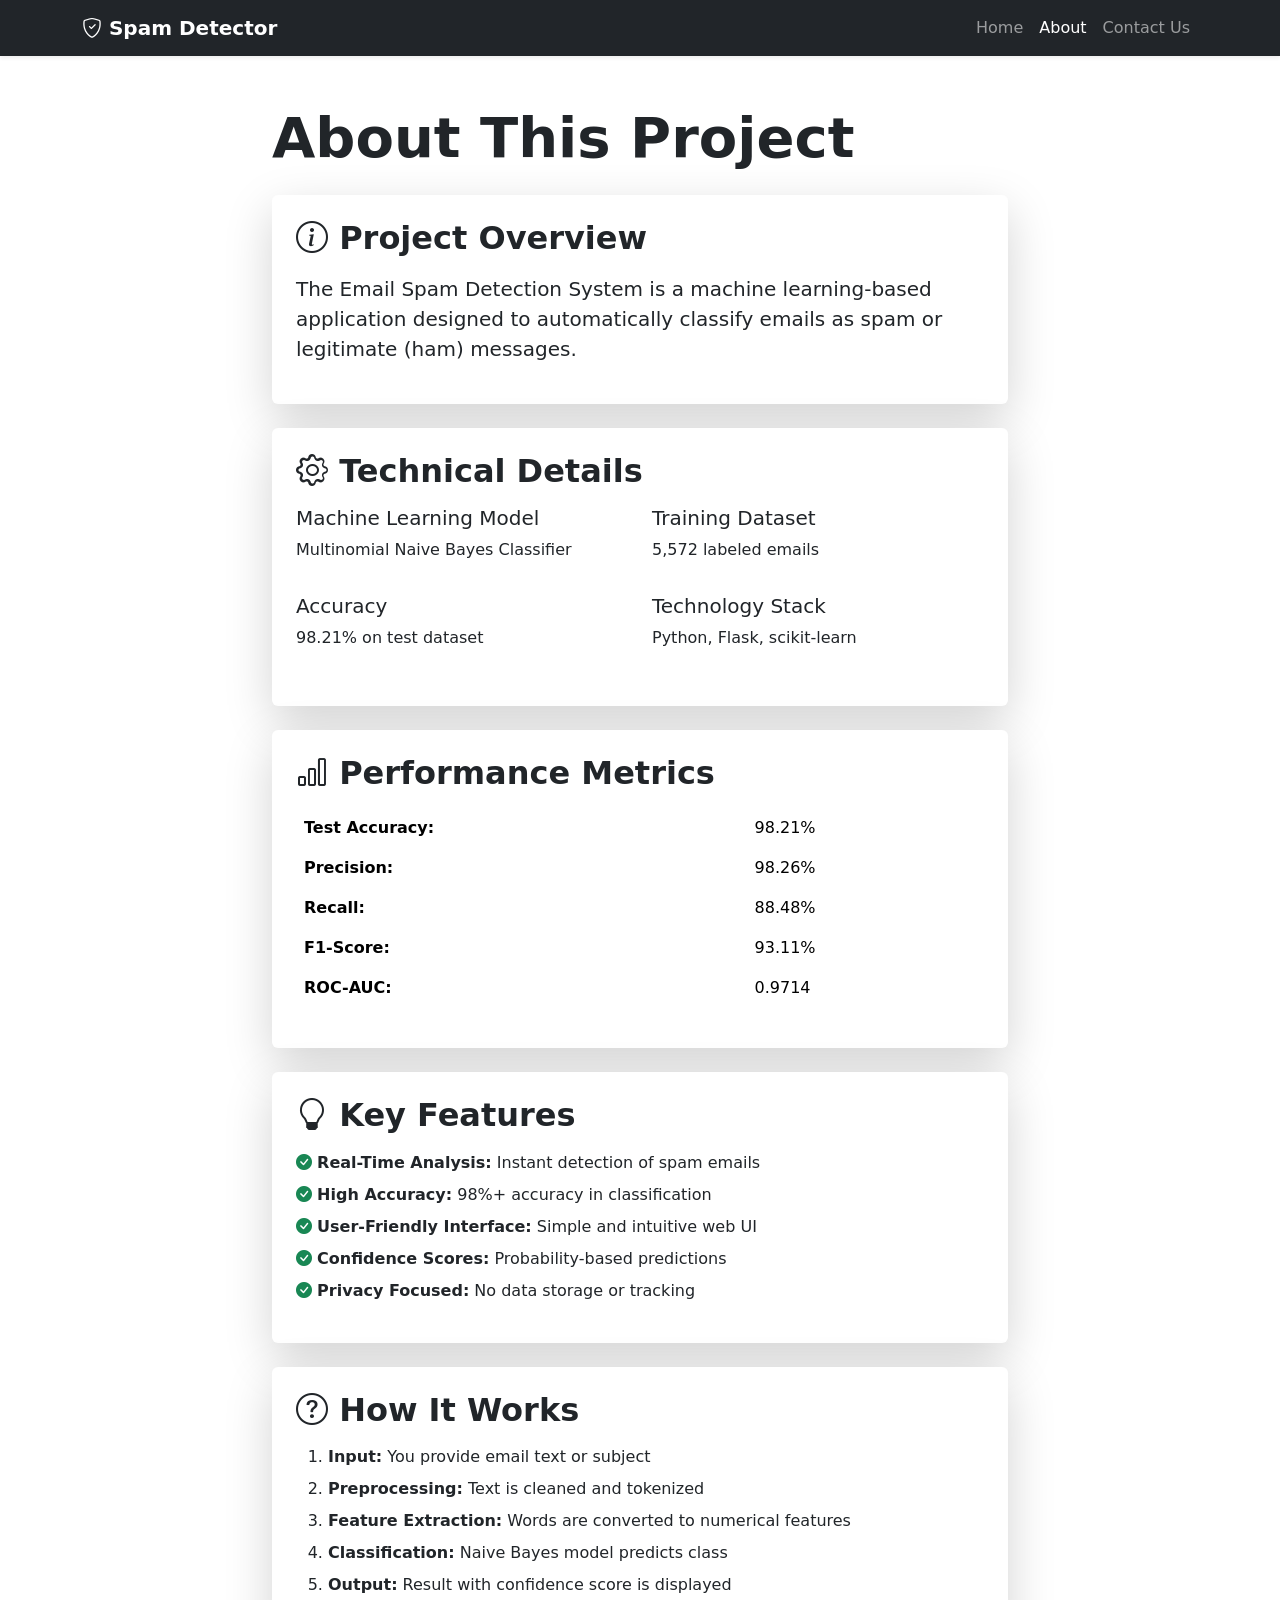
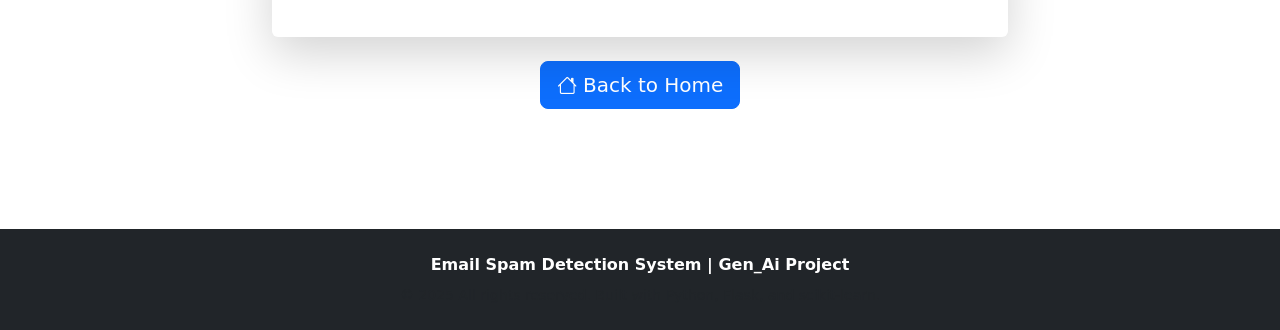
==== templates/about.html @ e26b1cf1 "Initial commit: Email Spam Detection system with Flask web app" ====
<!DOCTYPE html>
<html lang="en">
<head>
    <meta charset="UTF-8">
    <meta name="viewport" content="width=device-width, initial-scale=1.0">
    <title>About - Email Spam Detection System</title>
    <link href="https://cdn.jsdelivr.net/npm/bootstrap@5.3.0/dist/css/bootstrap.min.css" rel="stylesheet">
    <link rel="stylesheet" href="https://cdn.jsdelivr.net/npm/bootstrap-icons@1.11.0/font/bootstrap-icons.css">
    <link rel="stylesheet" href="{{ url_for('static', filename='css/style.css') }}">
</head>
<body>
    <nav class="navbar navbar-expand-lg navbar-dark bg-dark shadow-sm">
        <div class="container-lg">
            <a class="navbar-brand fw-bold" href="/">
                <i class="bi bi-shield-check"></i> Spam Detector
            </a>
            <button class="navbar-toggler" type="button" data-bs-toggle="collapse" data-bs-target="#navbarNav">
                <span class="navbar-toggler-icon"></span>
            </button>
            <div class="collapse navbar-collapse" id="navbarNav">
                <ul class="navbar-nav ms-auto">
                    <li class="nav-item">
                        <a class="nav-link" href="/">Home</a>
                    </li>
                    <li class="nav-item">
                        <a class="nav-link active" href="/about">About</a>
                    </li>
                    <li class="nav-item">
                        <a class="nav-link" href="/contact">Contact Us</a>
                    </li>
                </ul>
            </div>
        </div>
    </nav>

    <section class="py-5">
        <div class="container-lg">
            <div class="row">
                <div class="col-lg-8 mx-auto">
                    <h1 class="display-4 fw-bold mb-4">About This Project</h1>
                    
                    <div class="card shadow-lg border-0 mb-4">
                        <div class="card-body p-4">
                            <h2 class="card-title fw-bold mb-3">
                                <i class="bi bi-info-circle"></i> Project Overview
                            </h2>
                            <p class="lead">
                                The Email Spam Detection System is a machine learning-based application designed to 
                                automatically classify emails as spam or legitimate (ham) messages.
                            </p>
                            
                        </div>
                    </div>

                    <div class="card shadow-lg border-0 mb-4">
                        <div class="card-body p-4">
                            <h2 class="card-title fw-bold mb-3">
                                <i class="bi bi-gear"></i> Technical Details
                            </h2>
                            <div class="row">
                                <div class="col-md-6 mb-3">
                                    <h5>Machine Learning Model</h5>
                                    <p>Multinomial Naive Bayes Classifier</p>
                                </div>
                                <div class="col-md-6 mb-3">
                                    <h5>Training Dataset</h5>
                                    <p>5,572 labeled emails</p>
                                </div>
                                <div class="col-md-6 mb-3">
                                    <h5>Accuracy</h5>
                                    <p>98.21% on test dataset</p>
                                </div>
                                <div class="col-md-6 mb-3">
                                    <h5>Technology Stack</h5>
                                    <p>Python, Flask, scikit-learn</p>
                                </div>
                            </div>
                        </div>
                    </div>

                    <div class="card shadow-lg border-0 mb-4">
                        <div class="card-body p-4">
                            <h2 class="card-title fw-bold mb-3">
                                <i class="bi bi-bar-chart"></i> Performance Metrics
                            </h2>
                            <table class="table table-borderless">
                                <tbody>
                                    <tr>
                                        <td class="fw-bold">Test Accuracy:</td>
                                        <td>98.21%</td>
                                    </tr>
                                    <tr>
                                        <td class="fw-bold">Precision:</td>
                                        <td>98.26%</td>
                                    </tr>
                                    <tr>
                                        <td class="fw-bold">Recall:</td>
                                        <td>88.48%</td>
                                    </tr>
                                    <tr>
                                        <td class="fw-bold">F1-Score:</td>
                                        <td>93.11%</td>
                                    </tr>
                                    <tr>
                                        <td class="fw-bold">ROC-AUC:</td>
                                        <td>0.9714</td>
                                    </tr>
                                </tbody>
                            </table>
                        </div>
                    </div>

                    <div class="card shadow-lg border-0 mb-4">
                        <div class="card-body p-4">
                            <h2 class="card-title fw-bold mb-3">
                                <i class="bi bi-lightbulb"></i> Key Features
                            </h2>
                            <ul class="list-unstyled">
                                <li class="mb-2">
                                    <i class="bi bi-check-circle-fill text-success"></i>
                                    <strong>Real-Time Analysis:</strong> Instant detection of spam emails
                                </li>
                                <li class="mb-2">
                                    <i class="bi bi-check-circle-fill text-success"></i>
                                    <strong>High Accuracy:</strong> 98%+ accuracy in classification
                                </li>
                                <li class="mb-2">
                                    <i class="bi bi-check-circle-fill text-success"></i>
                                    <strong>User-Friendly Interface:</strong> Simple and intuitive web UI
                                </li>
                                <li class="mb-2">
                                    <i class="bi bi-check-circle-fill text-success"></i>
                                    <strong>Confidence Scores:</strong> Probability-based predictions
                                </li>
                                <li class="mb-2">
                                    <i class="bi bi-check-circle-fill text-success"></i>
                                    <strong>Privacy Focused:</strong> No data storage or tracking
                                </li>
                            </ul>
                        </div>
                    </div>

                    <div class="card shadow-lg border-0 mb-4">
                        <div class="card-body p-4">
                            <h2 class="card-title fw-bold mb-3">
                                <i class="bi bi-question-circle"></i> How It Works
                            </h2>
                            <ol>
                                <li class="mb-2">
                                    <strong>Input:</strong> You provide email text or subject
                                </li>
                                <li class="mb-2">
                                    <strong>Preprocessing:</strong> Text is cleaned and tokenized
                                </li>
                                <li class="mb-2">
                                    <strong>Feature Extraction:</strong> Words are converted to numerical features
                                </li>
                                <li class="mb-2">
                                    <strong>Classification:</strong> Naive Bayes model predicts class
                                </li>
                                <li class="mb-2">
                                    <strong>Output:</strong> Result with confidence score is displayed
                                </li>
                            </ol>
                        </div>
                    </div>

                    <div class="text-center mb-4">
                        <a href="/" class="btn btn-primary btn-lg">
                            <i class="bi bi-house"></i> Back to Home
                        </a>
                    </div>
                </div>
            </div>
        </div>
    </section>

    <!-- Footer -->
    <footer class="bg-dark text-white text-center py-4 mt-5">
            <p class="mb-2">
                <strong>Email Spam Detection System | Gen_Ai Project</strong>
            </p>
            <p class="text-muted small mb-0">
                © 2025 All rights reserved. Built with Python, Flask, and scikit-learn.
            </p>
        </div>
    </footer>

    <!-- Scripts -->
    <script src="https://cdn.jsdelivr.net/npm/bootstrap@5.3.0/dist/js/bootstrap.bundle.min.js"></script>
</html>
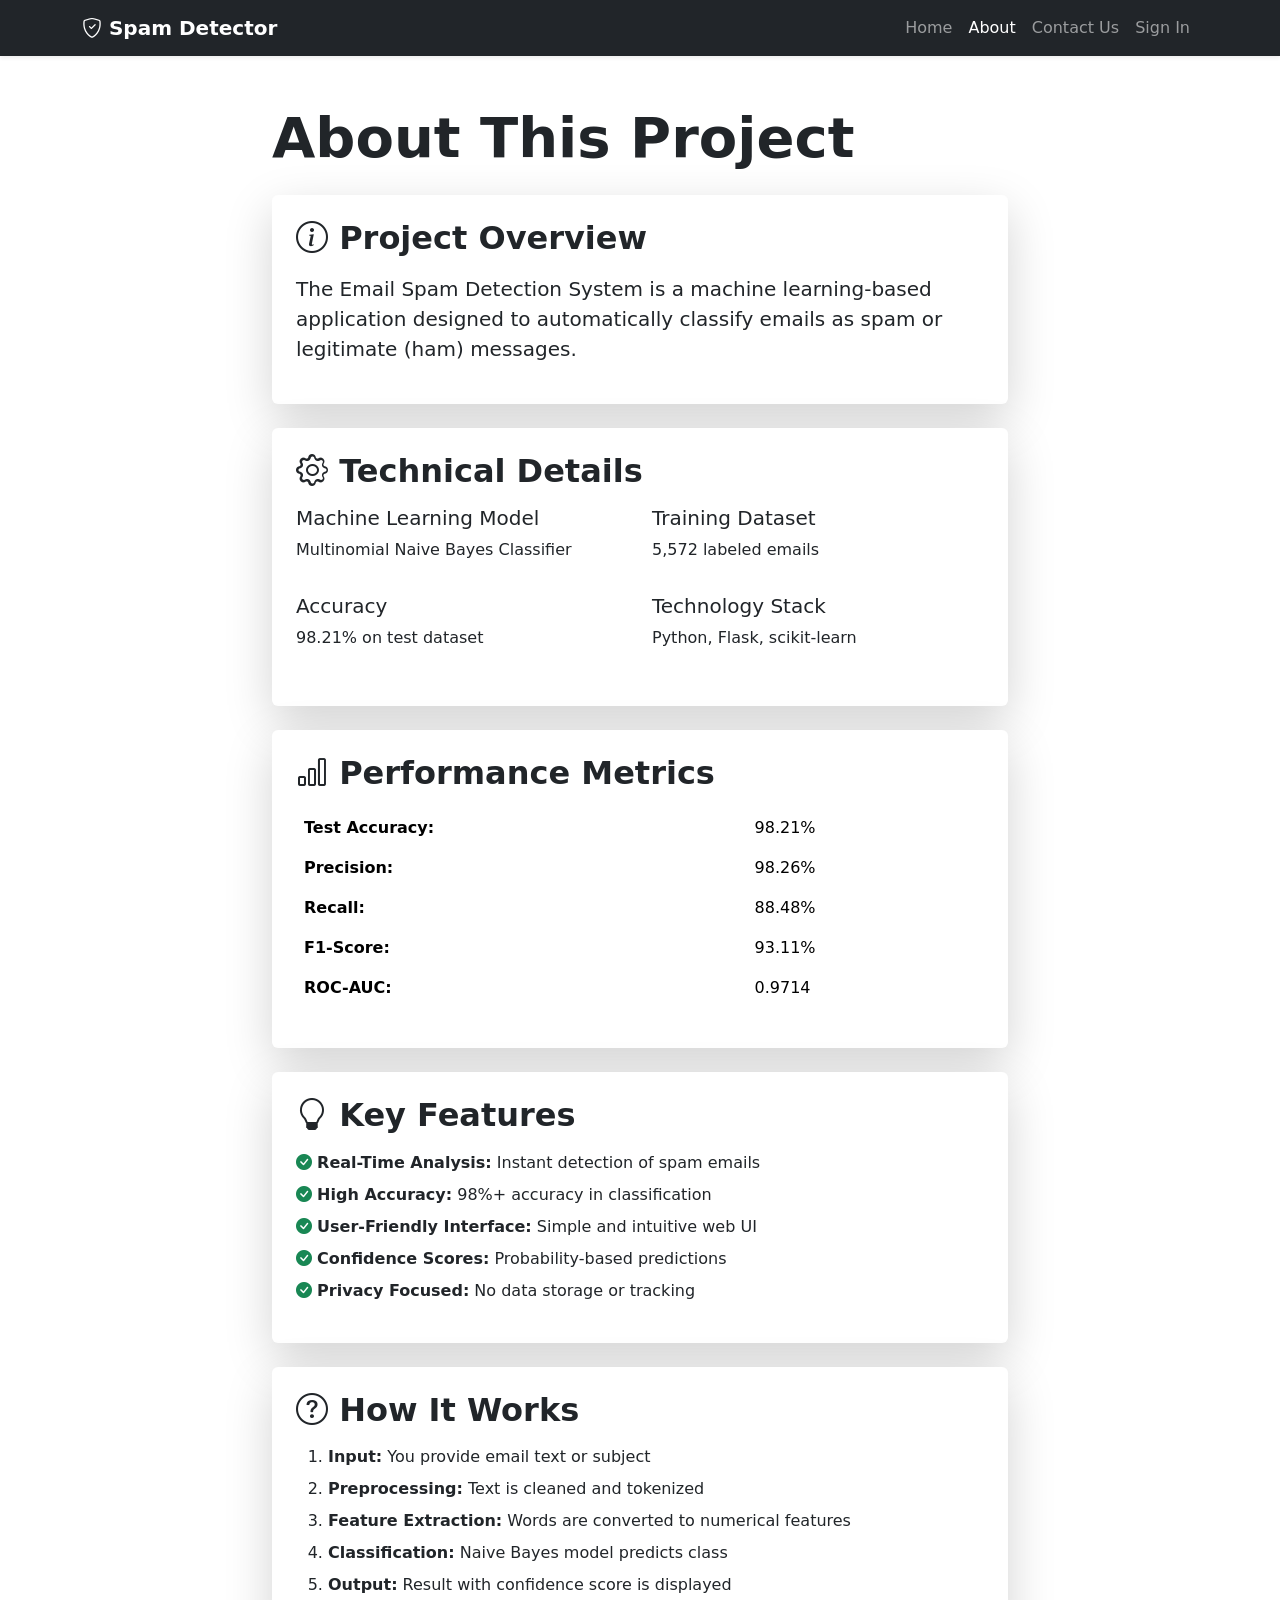
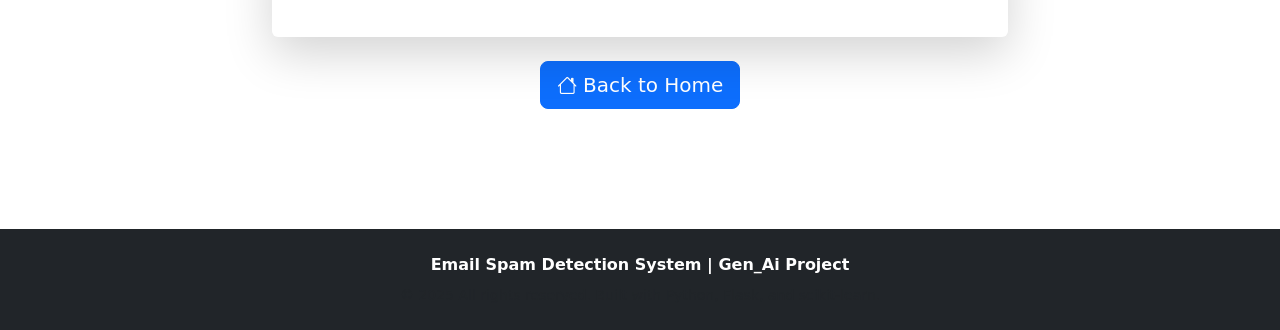
==== commit f01c44b1: "Update: Add text wrapping CSS fix, add Sign In navigation, and clean up project files" ====
--- a/templates/about.html
+++ b/templates/about.html
@@ -27,6 +27,9 @@
                     </li>
                     <li class="nav-item">
                         <a class="nav-link" href="/contact">Contact Us</a>
+                    </li>
+                    <li class="nav-item">
+                        <a class="nav-link" href="/login">Sign In</a>
                     </li>
                 </ul>
             </div>
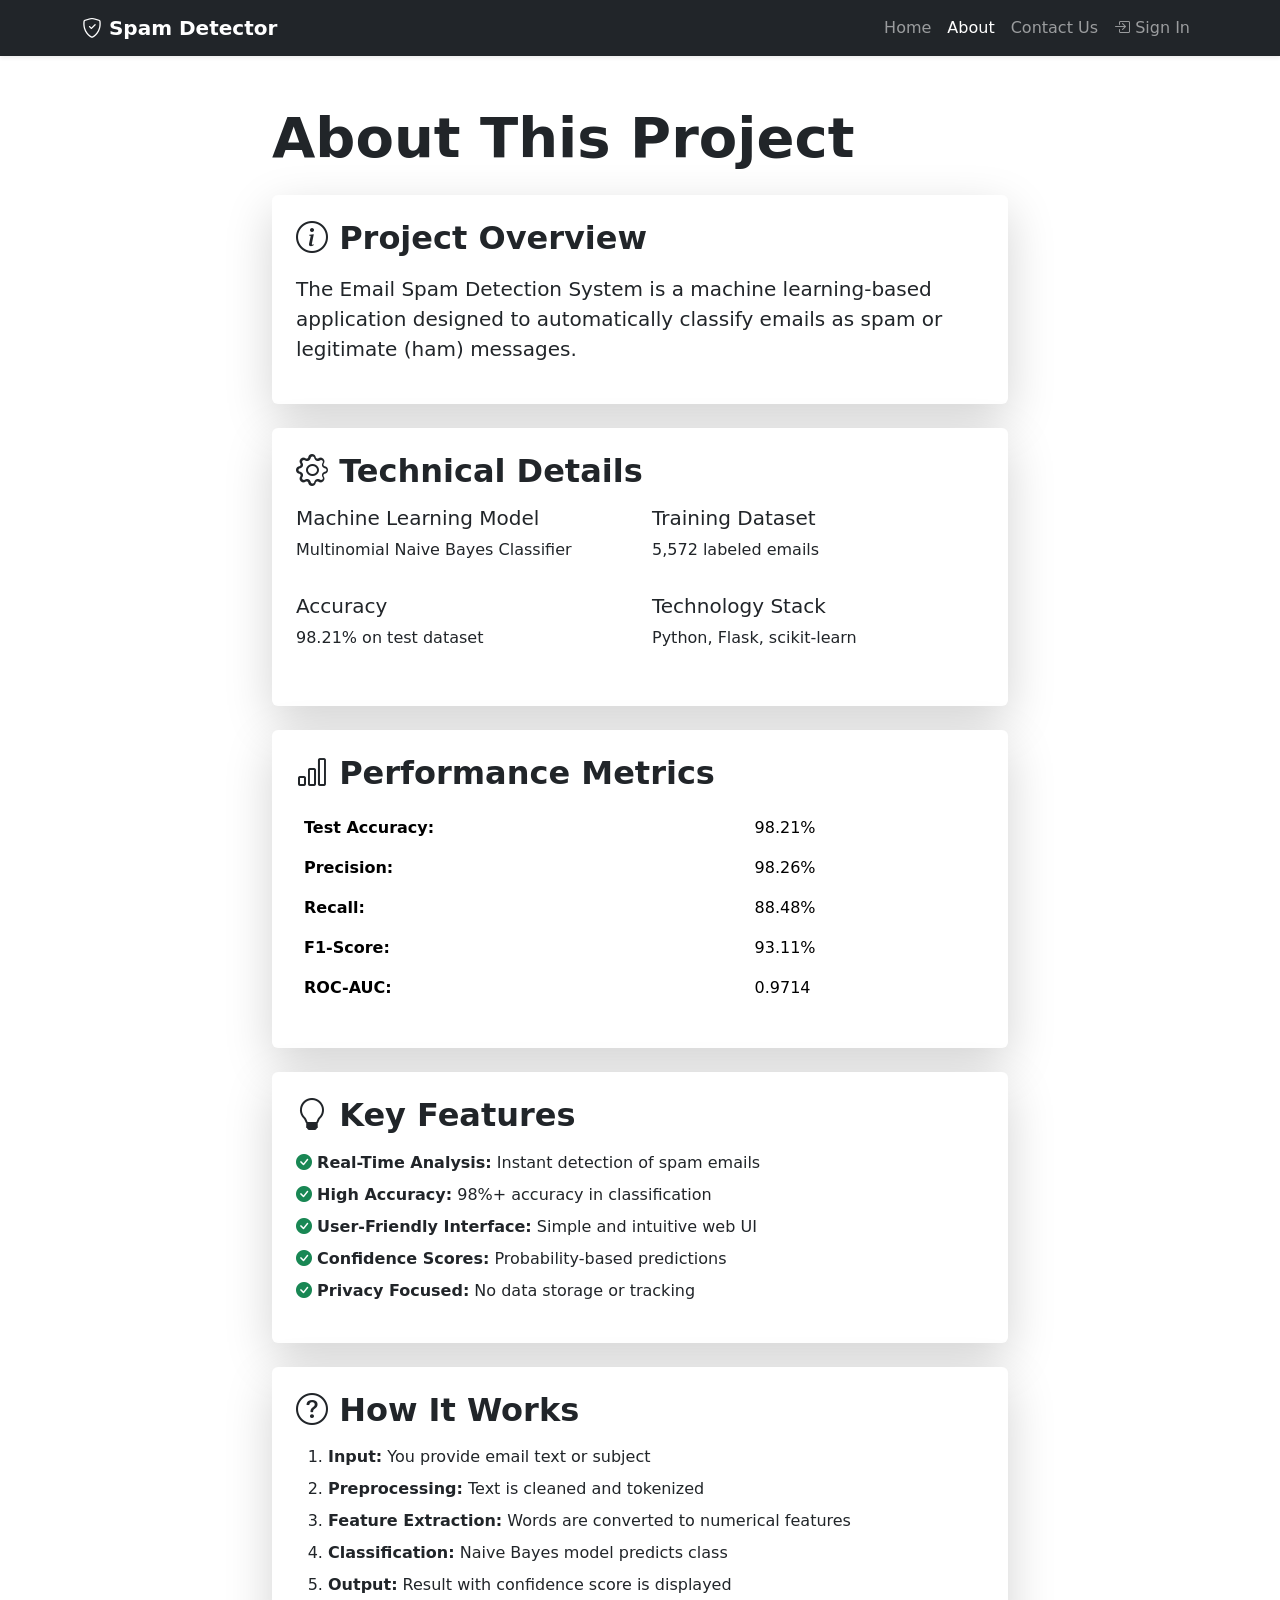
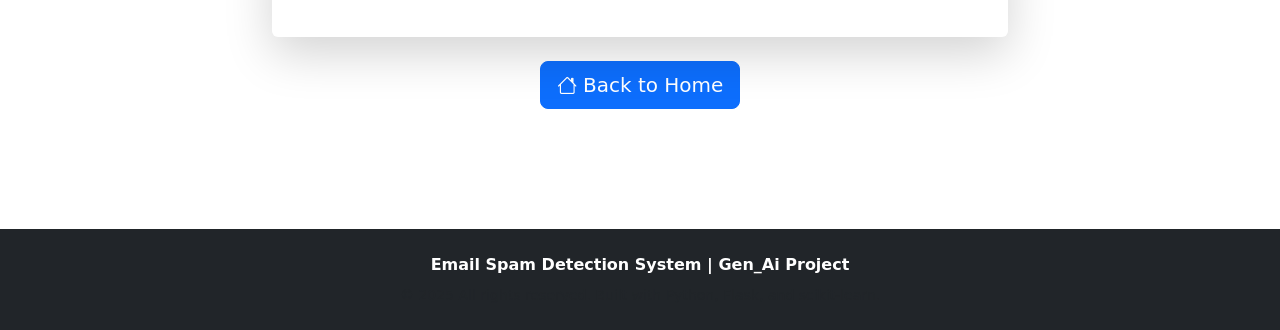
==== commit 6f6263f3: "Add OAuth fixes, Load More feature, pagination support, and security improvements - Fixed OAuth flow" ====
--- a/templates/about.html
+++ b/templates/about.html
@@ -29,7 +29,9 @@
                         <a class="nav-link" href="/contact">Contact Us</a>
                     </li>
                     <li class="nav-item">
-                        <a class="nav-link" href="/login">Sign In</a>
+                        <a class="nav-link" href="/login">
+                            <i class="bi bi-box-arrow-in-right"></i> Sign In
+                        </a>
                     </li>
                 </ul>
             </div>
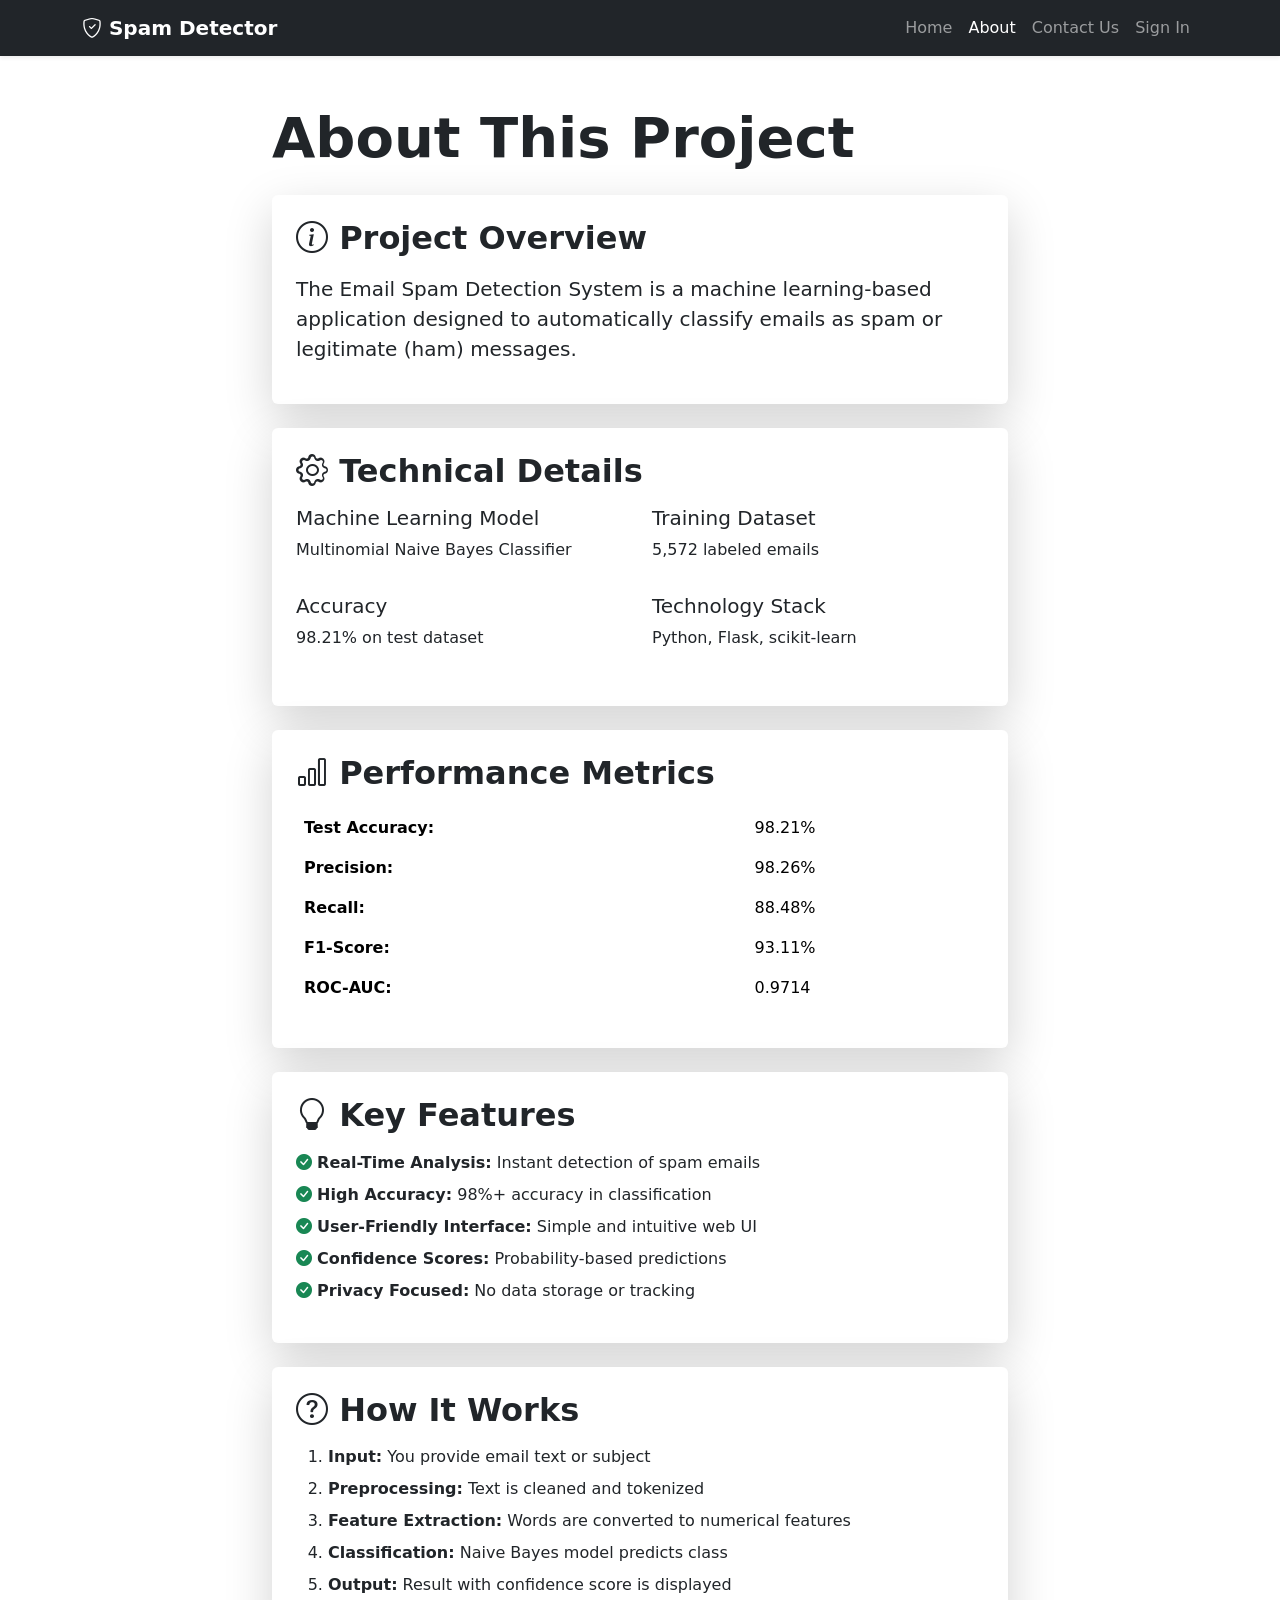
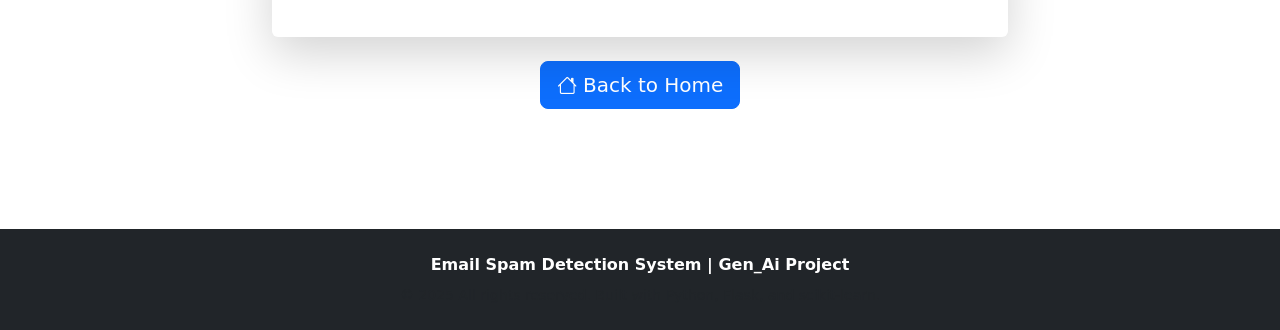
==== commit 1b6f08c9: "Updated files - Remove icons from Sign In buttons, improve token expiration handling" ====
--- a/templates/about.html
+++ b/templates/about.html
@@ -29,9 +29,7 @@
                         <a class="nav-link" href="/contact">Contact Us</a>
                     </li>
                     <li class="nav-item">
-                        <a class="nav-link" href="/login">
-                            <i class="bi bi-box-arrow-in-right"></i> Sign In
-                        </a>
+                        <a class="nav-link" href="/login">Sign In</a>
                     </li>
                 </ul>
             </div>
